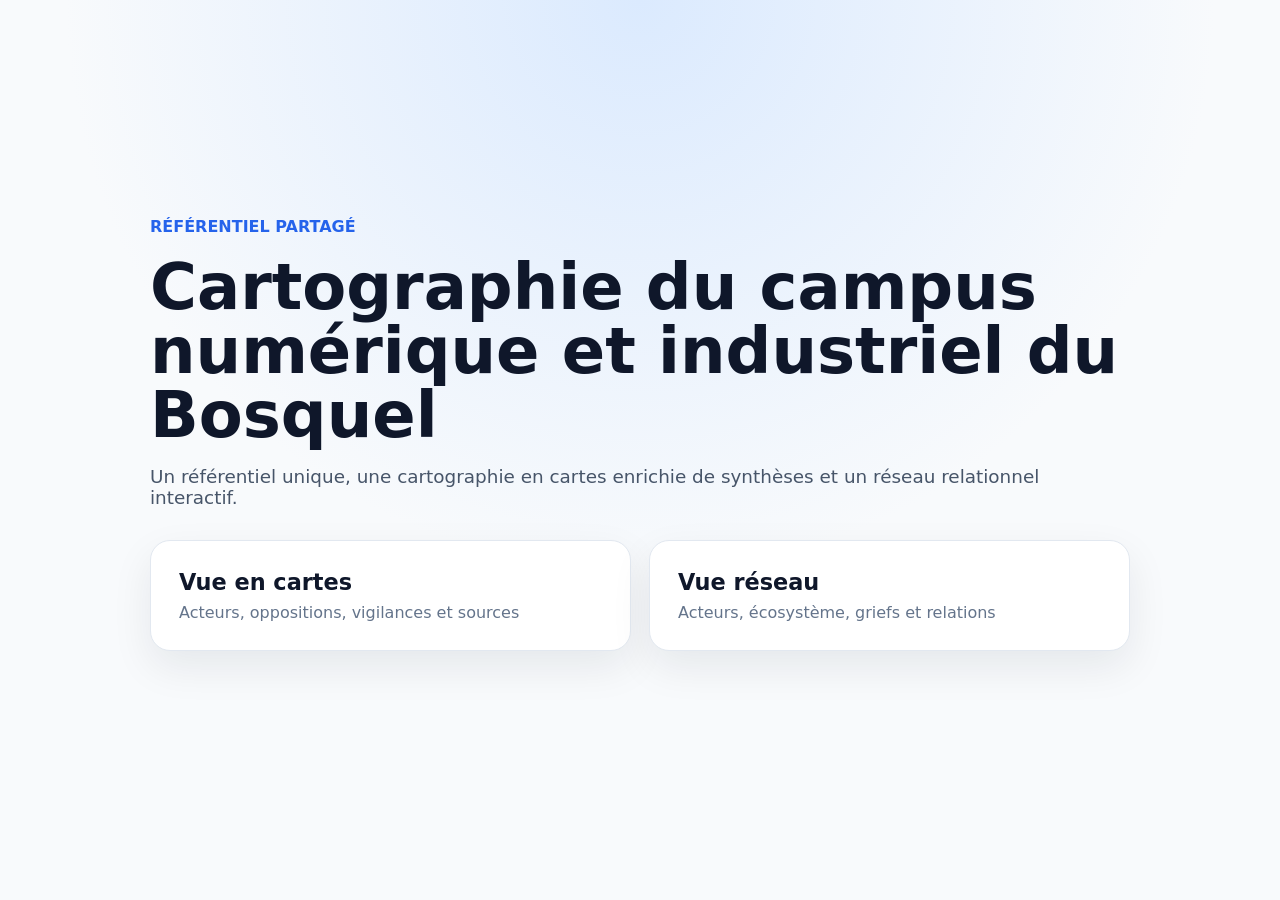
==== index.html @ 2c82b33a "Add files via upload" ====
<!doctype html><html lang="fr"><head><meta charset="utf-8"><meta name="viewport" content="width=device-width,initial-scale=1"><title>Bosquel</title><link rel="stylesheet" href="assets/css/common.css"></head><body><main class="landing"><div class="hero"><span class="eyebrow">Référentiel partagé</span><h1>Cartographie du campus numérique et industriel du Bosquel</h1><p>Un référentiel unique, une cartographie en cartes enrichie de synthèses et un réseau relationnel interactif.</p><div class="choices"><a class="choice" href="apps/cards/"><strong>Vue en cartes</strong><span>Acteurs, oppositions, vigilances et sources</span></a><a class="choice" href="apps/network/"><strong>Vue réseau</strong><span>Acteurs, écosystème, griefs et relations</span></a></div></div></main></body></html>
---- assets/css/common.css ----
*{box-sizing:border-box}body{margin:0;font-family:Inter,system-ui,sans-serif;background:#f8fafc;color:#0f172a}.landing{min-height:100vh;display:grid;place-items:center;padding:32px;background:radial-gradient(circle at top,#dbeafe,#f8fafc 52%)}.hero{max-width:980px}.eyebrow{color:#2563eb;font-weight:800;text-transform:uppercase}.hero h1{font-size:clamp(2.2rem,5vw,4.6rem);line-height:1;margin:.3em 0}.hero p{font-size:1.15rem;color:#475569}.choices{display:grid;grid-template-columns:repeat(2,minmax(0,1fr));gap:18px;margin:32px 0}.choice{display:flex;flex-direction:column;gap:8px;text-decoration:none;color:inherit;background:white;padding:28px;border-radius:20px;border:1px solid #e2e8f0;box-shadow:0 16px 40px #0f172a14}.choice:hover{transform:translateY(-4px);border-color:#60a5fa}.choice strong{font-size:1.4rem}.choice span{color:#64748b}@media(max-width:700px){.choices{grid-template-columns:1fr}}
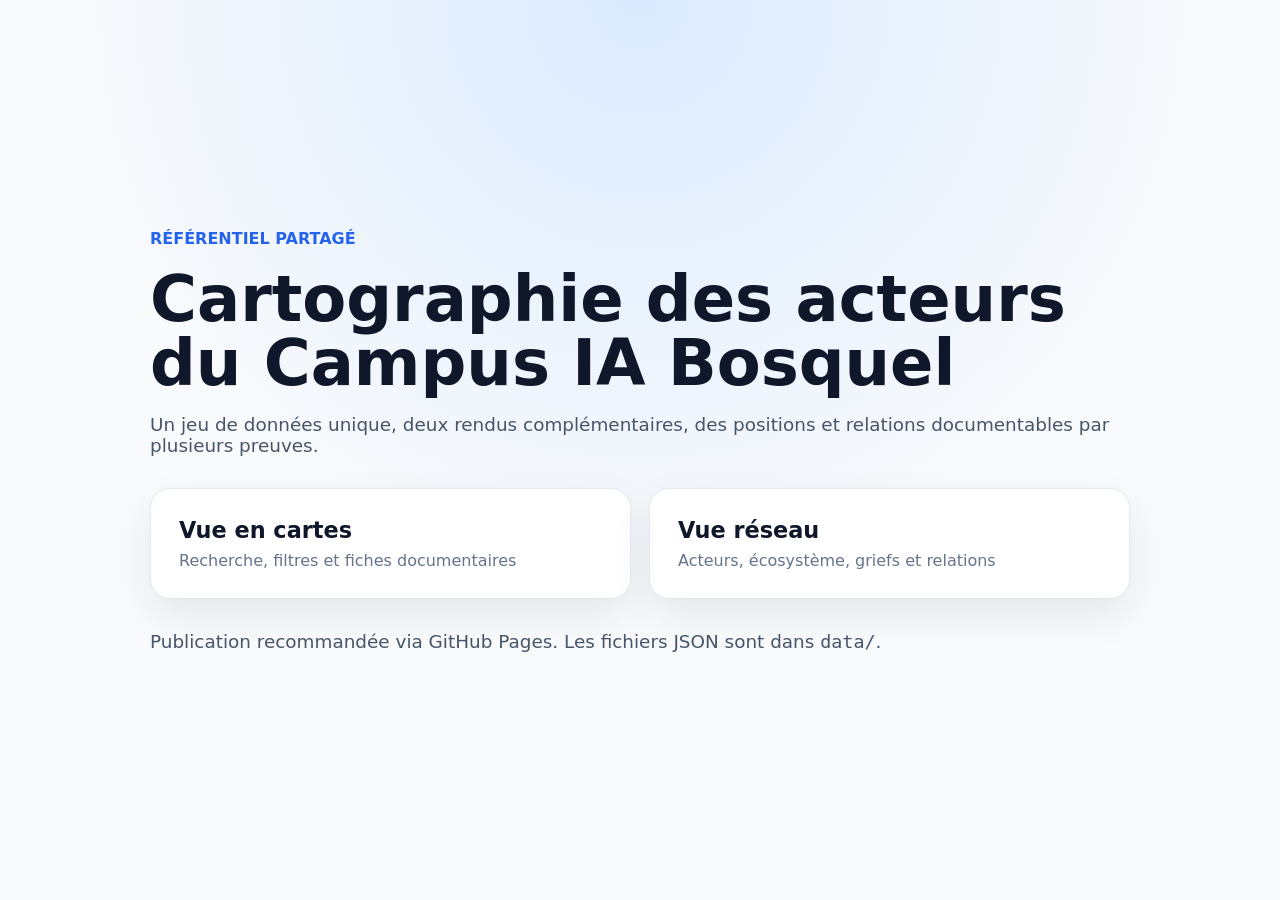
==== commit 92888556: "Update index.html" ====
--- a/index.html
+++ b/index.html
@@ -1 +1 @@
-<!doctype html><html lang="fr"><head><meta charset="utf-8"><meta name="viewport" content="width=device-width,initial-scale=1"><title>Bosquel</title><link rel="stylesheet" href="assets/css/common.css"></head><body><main class="landing"><div class="hero"><span class="eyebrow">Référentiel partagé</span><h1>Cartographie du campus numérique et industriel du Bosquel</h1><p>Un référentiel unique, une cartographie en cartes enrichie de synthèses et un réseau relationnel interactif.</p><div class="choices"><a class="choice" href="apps/cards/"><strong>Vue en cartes</strong><span>Acteurs, oppositions, vigilances et sources</span></a><a class="choice" href="apps/network/"><strong>Vue réseau</strong><span>Acteurs, écosystème, griefs et relations</span></a></div></div></main></body></html>
+<!doctype html><html lang="fr"><head><meta charset="utf-8"><meta name="viewport" content="width=device-width,initial-scale=1"><title>Campus IA Bosquel</title><link rel="stylesheet" href="assets/css/common.css"></head><body><main class="landing"><div class="hero"><span class="eyebrow">Référentiel partagé</span><h1>Cartographie des acteurs du Campus IA Bosquel</h1><p>Un jeu de données unique, deux rendus complémentaires, des positions et relations documentables par plusieurs preuves.</p><div class="choices"><a class="choice" href="apps/cards/"><strong>Vue en cartes</strong><span>Recherche, filtres et fiches documentaires</span></a><a class="choice" href="apps/network/"><strong>Vue réseau</strong><span>Acteurs, écosystème, griefs et relations</span></a></div><p class="notice">Publication recommandée via GitHub Pages. Les fichiers JSON sont dans <code>data/</code>.</p></div></main></body></html>
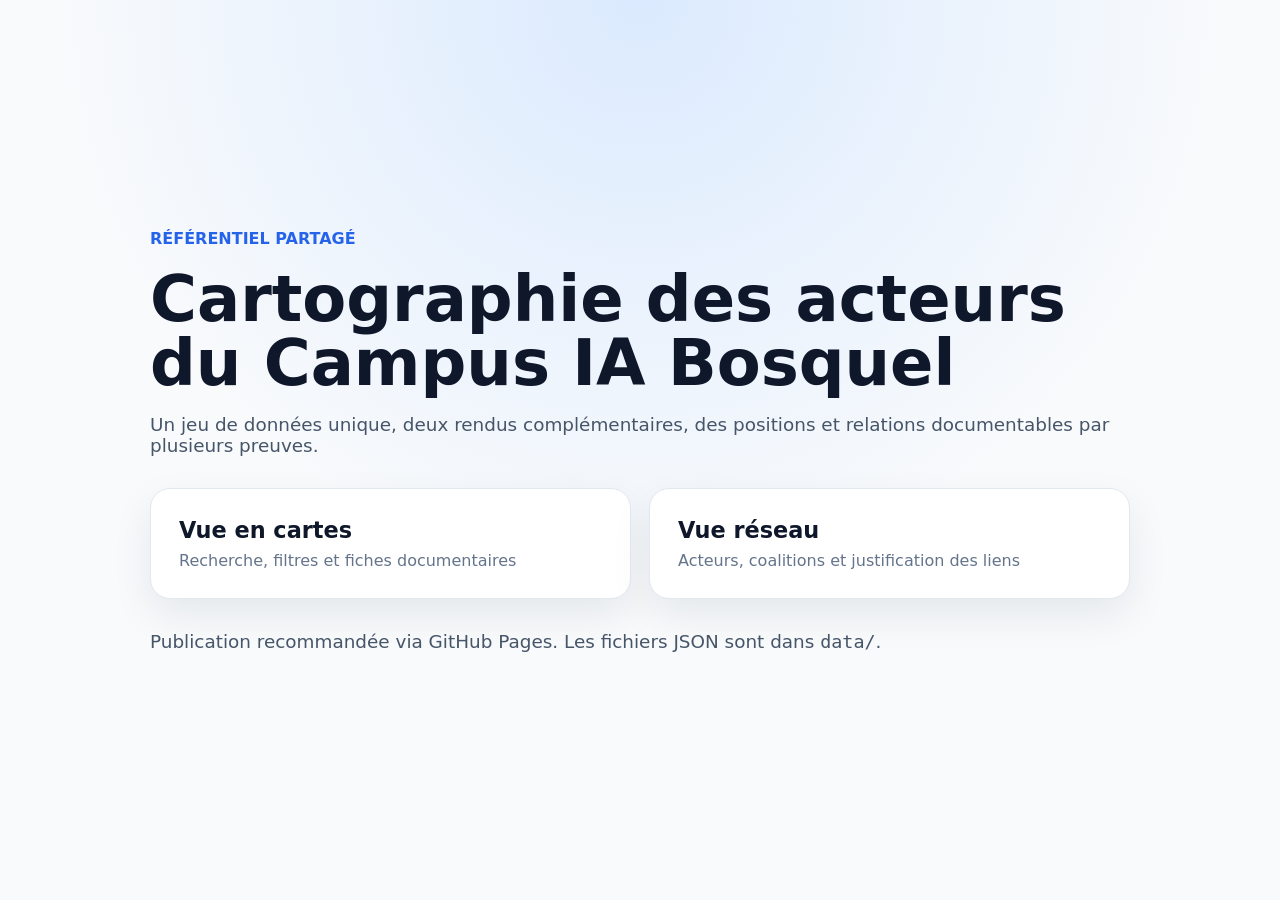
==== commit e7119f37: "Update index.html" ====
--- a/index.html
+++ b/index.html
@@ -1 +1 @@
-<!doctype html><html lang="fr"><head><meta charset="utf-8"><meta name="viewport" content="width=device-width,initial-scale=1"><title>Campus IA Bosquel</title><link rel="stylesheet" href="assets/css/common.css"></head><body><main class="landing"><div class="hero"><span class="eyebrow">Référentiel partagé</span><h1>Cartographie des acteurs du Campus IA Bosquel</h1><p>Un jeu de données unique, deux rendus complémentaires, des positions et relations documentables par plusieurs preuves.</p><div class="choices"><a class="choice" href="apps/cards/"><strong>Vue en cartes</strong><span>Recherche, filtres et fiches documentaires</span></a><a class="choice" href="apps/network/"><strong>Vue réseau</strong><span>Acteurs, écosystème, griefs et relations</span></a></div><p class="notice">Publication recommandée via GitHub Pages. Les fichiers JSON sont dans <code>data/</code>.</p></div></main></body></html>
+<!doctype html><html lang="fr"><head><meta charset="utf-8"><meta name="viewport" content="width=device-width,initial-scale=1"><title>Campus IA Bosquel</title><link rel="stylesheet" href="assets/css/common.css"></head><body><main class="landing"><div class="hero"><span class="eyebrow">Référentiel partagé</span><h1>Cartographie des acteurs du Campus IA Bosquel</h1><p>Un jeu de données unique, deux rendus complémentaires, des positions et relations documentables par plusieurs preuves.</p><div class="choices"><a class="choice" href="apps/cards/"><strong>Vue en cartes</strong><span>Recherche, filtres et fiches documentaires</span></a><a class="choice" href="apps/network/"><strong>Vue réseau</strong><span>Acteurs, coalitions et justification des liens</span></a></div><p class="notice">Publication recommandée via GitHub Pages. Les fichiers JSON sont dans <code>data/</code>.</p></div></main></body></html>
